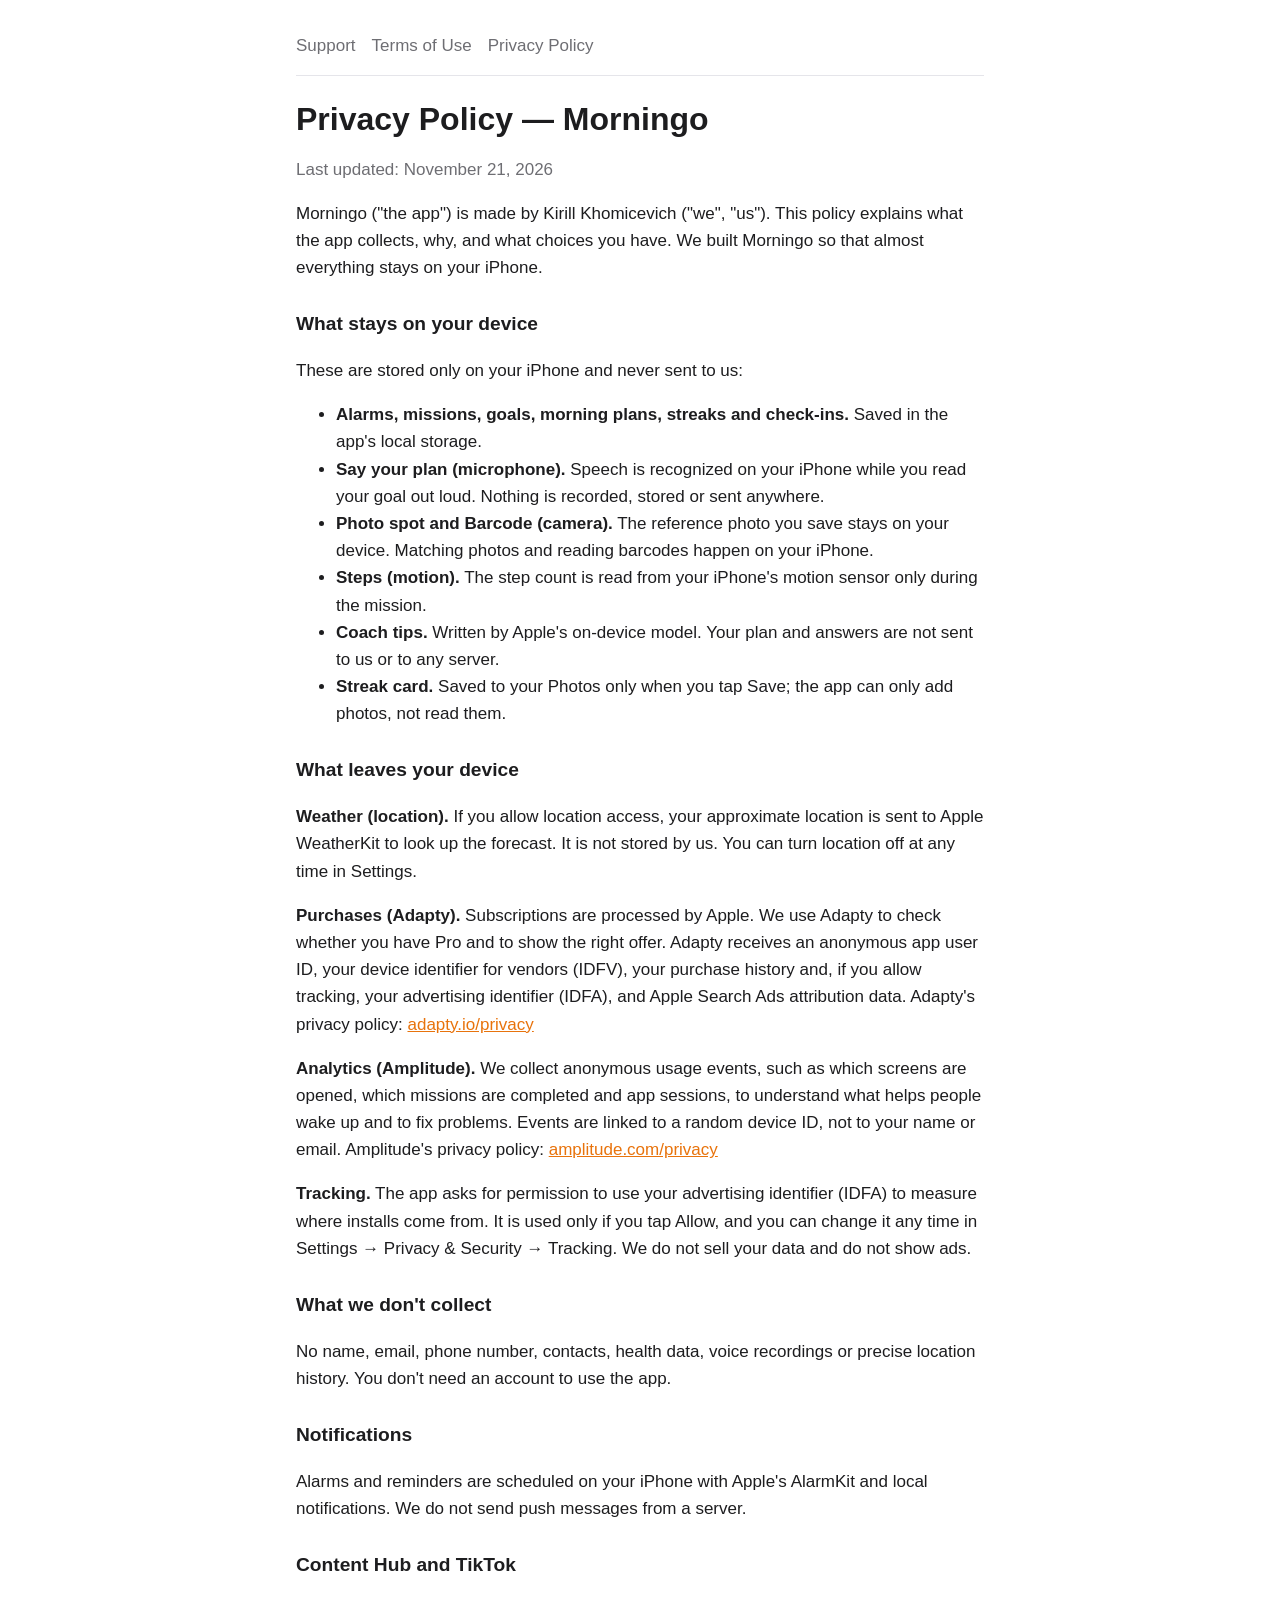
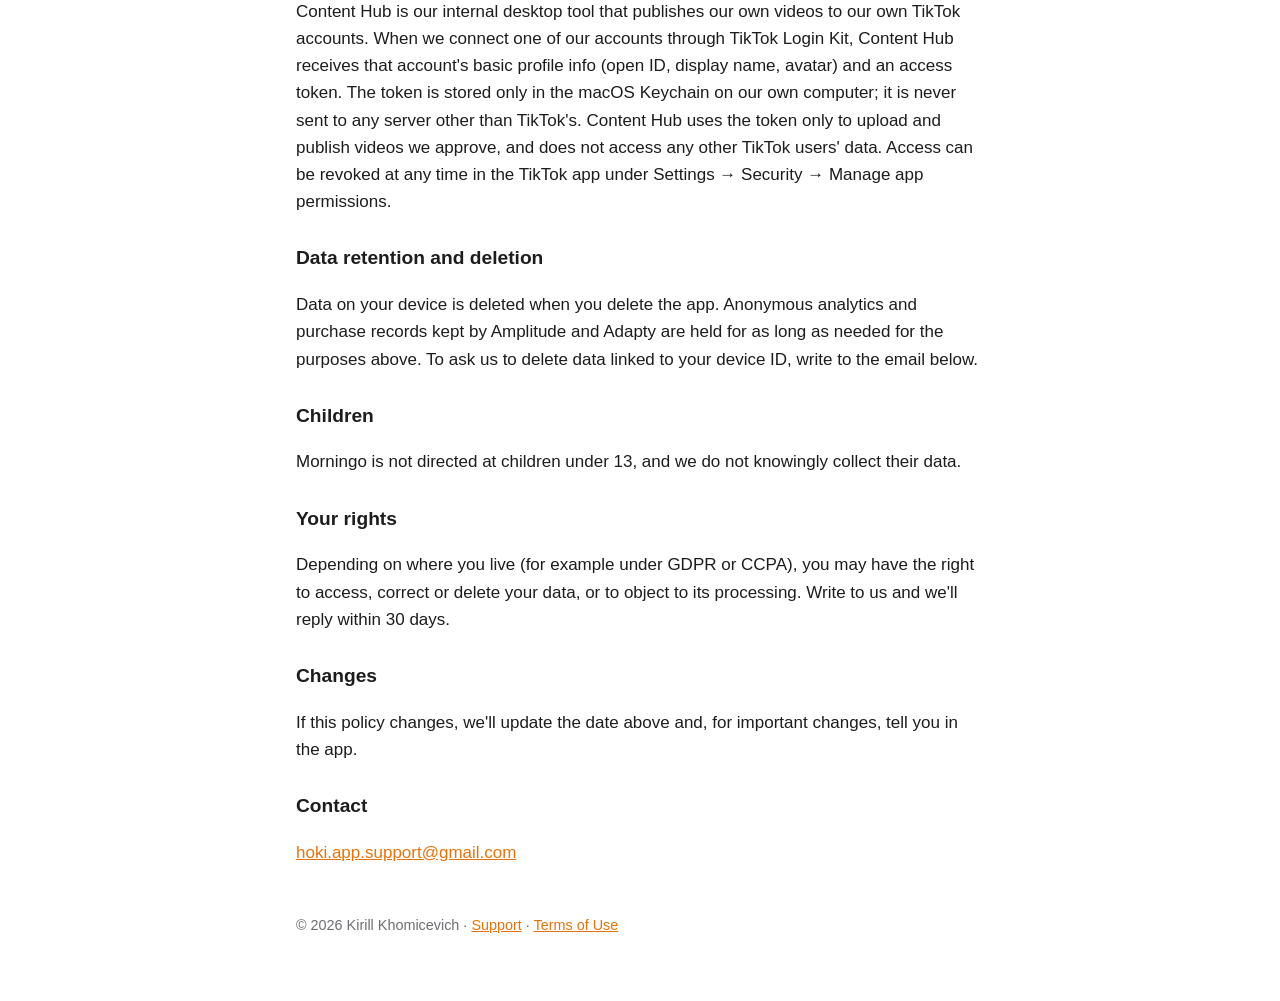
==== privacy.html @ 5bae73e9 "Morningo site: support, terms, privacy, TikTok verification Co-Authored-By: Claude Opus 5.5 <noreply" ====
<!doctype html>
<html lang="en">
<head>
<meta charset="utf-8">
<meta name="viewport" content="width=device-width, initial-scale=1">
<title>Privacy Policy — Morningo</title>
<link rel="stylesheet" href="style.css">
</head>
<body>
<main>
<nav><a href="./">Support</a><a href="terms.html">Terms of Use</a><a href="privacy.html">Privacy Policy</a></nav>
<h1>Privacy Policy — Morningo</h1>
<p class="muted">Last updated: November 21, 2026</p>
<p>Morningo ("the app") is made by Kirill Khomicevich ("we", "us"). This policy explains what the app collects, why, and what choices you have. We built Morningo so that almost everything stays on your iPhone.</p>

<h2>What stays on your device</h2>
<p>These are stored only on your iPhone and never sent to us:</p>
<ul>
<li><strong>Alarms, missions, goals, morning plans, streaks and check-ins.</strong> Saved in the app's local storage.</li>
<li><strong>Say your plan (microphone).</strong> Speech is recognized on your iPhone while you read your goal out loud. Nothing is recorded, stored or sent anywhere.</li>
<li><strong>Photo spot and Barcode (camera).</strong> The reference photo you save stays on your device. Matching photos and reading barcodes happen on your iPhone.</li>
<li><strong>Steps (motion).</strong> The step count is read from your iPhone's motion sensor only during the mission.</li>
<li><strong>Coach tips.</strong> Written by Apple's on-device model. Your plan and answers are not sent to us or to any server.</li>
<li><strong>Streak card.</strong> Saved to your Photos only when you tap Save; the app can only add photos, not read them.</li>
</ul>

<h2>What leaves your device</h2>
<p><strong>Weather (location).</strong> If you allow location access, your approximate location is sent to Apple WeatherKit to look up the forecast. It is not stored by us. You can turn location off at any time in Settings.</p>
<p><strong>Purchases (Adapty).</strong> Subscriptions are processed by Apple. We use Adapty to check whether you have Pro and to show the right offer. Adapty receives an anonymous app user ID, your device identifier for vendors (IDFV), your purchase history and, if you allow tracking, your advertising identifier (IDFA), and Apple Search Ads attribution data. Adapty's privacy policy: <a href="https://adapty.io/privacy">adapty.io/privacy</a></p>
<p><strong>Analytics (Amplitude).</strong> We collect anonymous usage events, such as which screens are opened, which missions are completed and app sessions, to understand what helps people wake up and to fix problems. Events are linked to a random device ID, not to your name or email. Amplitude's privacy policy: <a href="https://amplitude.com/privacy">amplitude.com/privacy</a></p>
<p><strong>Tracking.</strong> The app asks for permission to use your advertising identifier (IDFA) to measure where installs come from. It is used only if you tap Allow, and you can change it any time in Settings → Privacy &amp; Security → Tracking. We do not sell your data and do not show ads.</p>

<h2>What we don't collect</h2>
<p>No name, email, phone number, contacts, health data, voice recordings or precise location history. You don't need an account to use the app.</p>

<h2>Notifications</h2>
<p>Alarms and reminders are scheduled on your iPhone with Apple's AlarmKit and local notifications. We do not send push messages from a server.</p>

<h2>Content Hub and TikTok</h2>
<p>Content Hub is our internal desktop tool that publishes our own videos to our own TikTok accounts. When we connect one of our accounts through TikTok Login Kit, Content Hub receives that account's basic profile info (open ID, display name, avatar) and an access token. The token is stored only in the macOS Keychain on our own computer; it is never sent to any server other than TikTok's. Content Hub uses the token only to upload and publish videos we approve, and does not access any other TikTok users' data. Access can be revoked at any time in the TikTok app under Settings → Security → Manage app permissions.</p>

<h2>Data retention and deletion</h2>
<p>Data on your device is deleted when you delete the app. Anonymous analytics and purchase records kept by Amplitude and Adapty are held for as long as needed for the purposes above. To ask us to delete data linked to your device ID, write to the email below.</p>

<h2>Children</h2>
<p>Morningo is not directed at children under 13, and we do not knowingly collect their data.</p>

<h2>Your rights</h2>
<p>Depending on where you live (for example under GDPR or CCPA), you may have the right to access, correct or delete your data, or to object to its processing. Write to us and we'll reply within 30 days.</p>

<h2>Changes</h2>
<p>If this policy changes, we'll update the date above and, for important changes, tell you in the app.</p>

<h2>Contact</h2>
<p><a href="mailto:hoki.app.support@gmail.com">hoki.app.support@gmail.com</a></p>

<footer>© 2026 Kirill Khomicevich · <a href="./">Support</a> · <a href="terms.html">Terms of Use</a></footer>
</main>
</body>
</html>
---- style.css ----
:root { --bg: #fff; --fg: #1d1d1f; --muted: #6e6e73; --accent: #e8730c; --line: #e5e5ea; }
@media (prefers-color-scheme: dark) { :root { --bg: #000; --fg: #f5f5f7; --muted: #a1a1a6; --accent: #ff9f40; --line: #2c2c2e; } }
* { box-sizing: border-box; }
body { margin: 0; background: var(--bg); color: var(--fg); font: 17px/1.6 -apple-system, BlinkMacSystemFont, "Segoe UI", Roboto, sans-serif; }
main { max-width: 720px; margin: 0 auto; padding: 32px 16px 64px; }
nav { display: flex; gap: 16px; flex-wrap: wrap; padding-bottom: 16px; border-bottom: 1px solid var(--line); margin-bottom: 24px; }
nav a { color: var(--muted); text-decoration: none; }
nav a:hover, a { color: var(--accent); }
h1 { font-size: 2rem; line-height: 1.2; margin: 0 0 8px; }
h2 { font-size: 1.2rem; margin: 28px 0 8px; }
.muted { color: var(--muted); }
footer { margin-top: 48px; color: var(--muted); font-size: .9rem; }
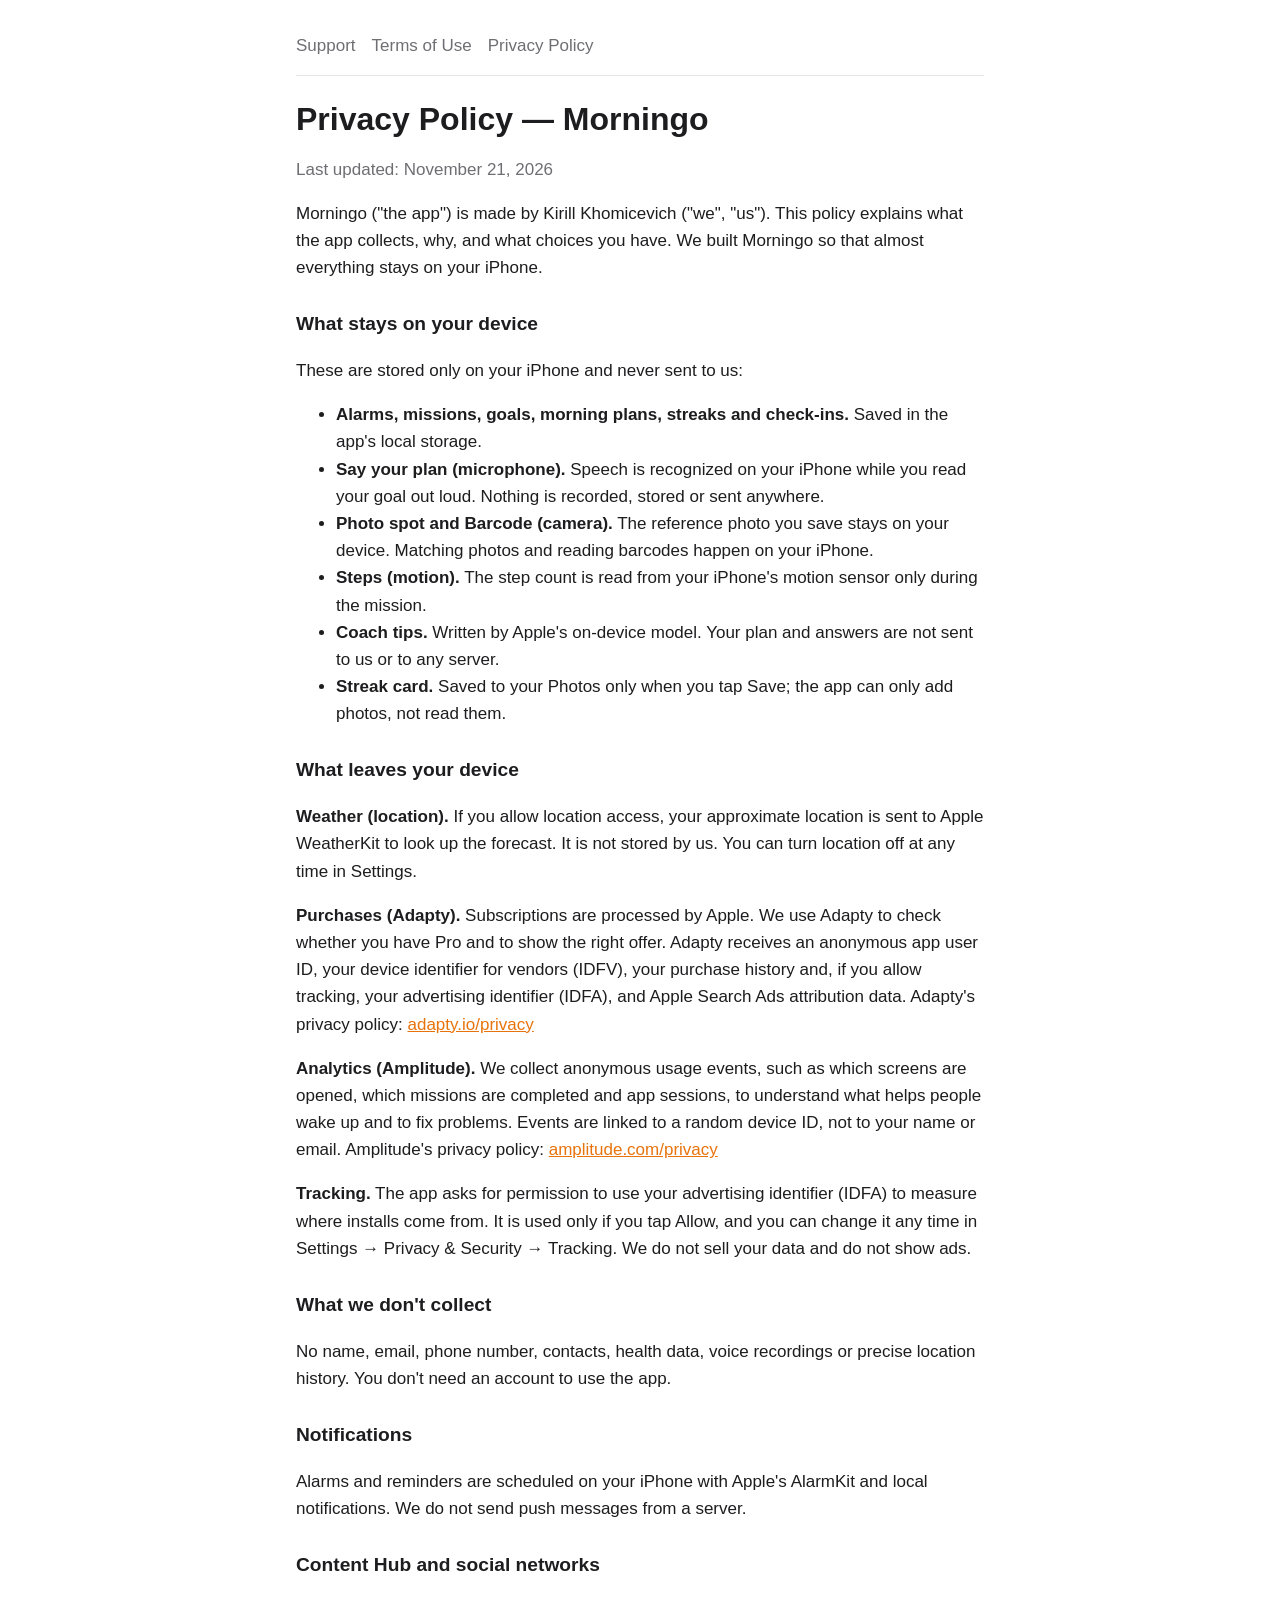
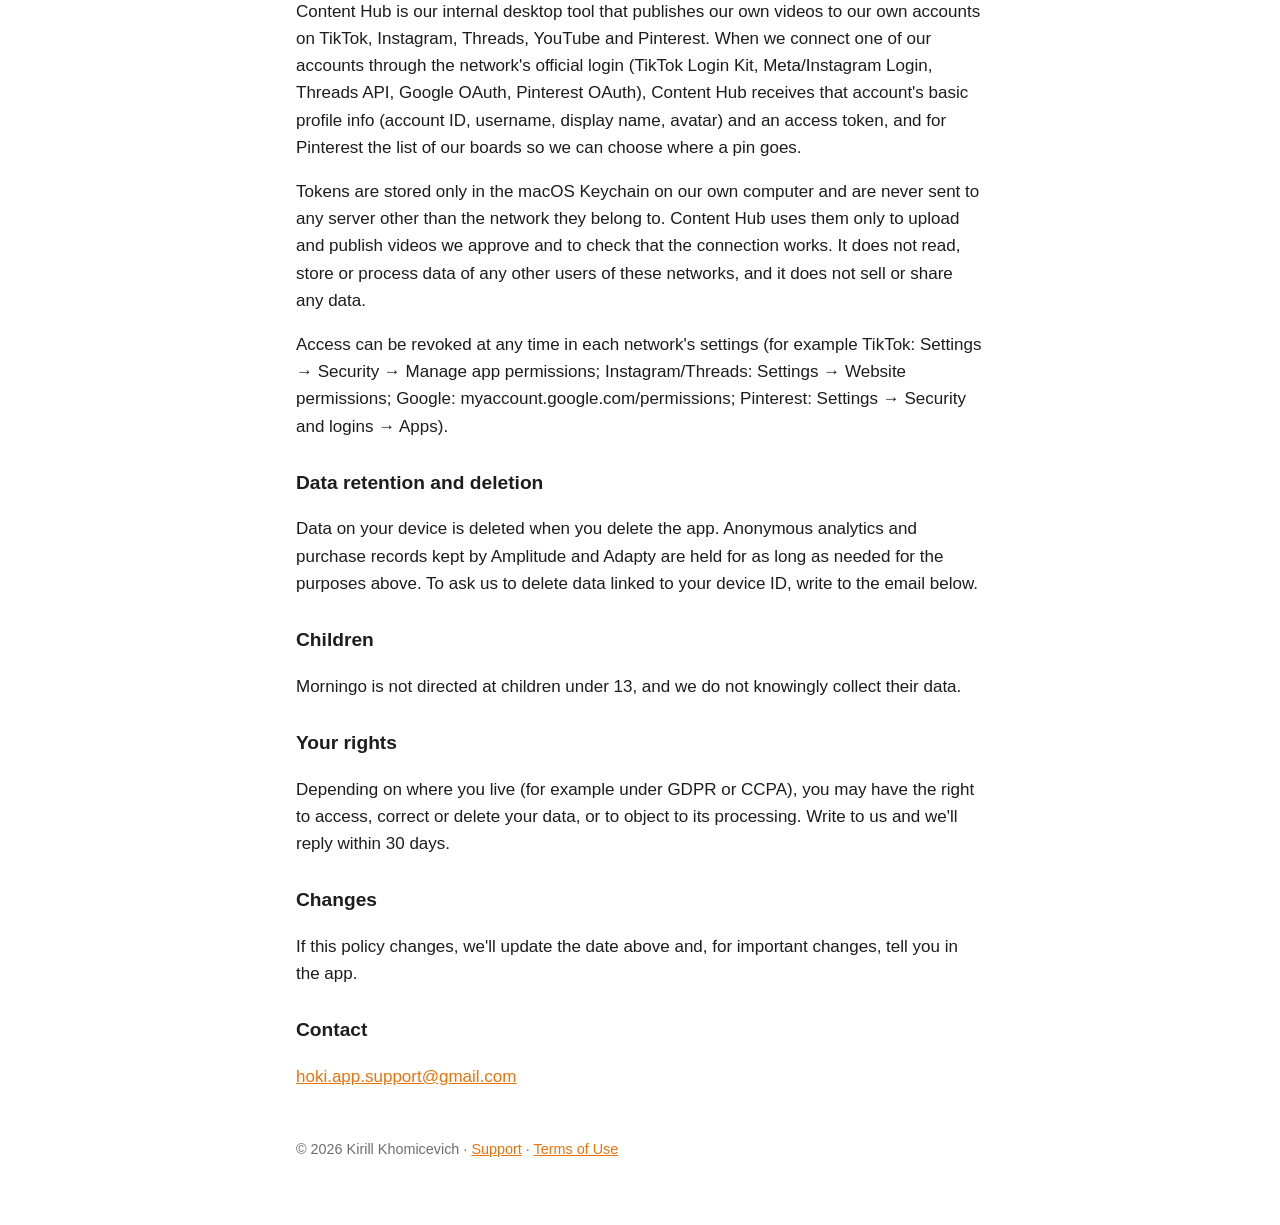
==== commit 22777553: "Privacy and terms: cover Instagram, Threads, YouTube and Pinterest in Content Hub Co-Authored-By: Cl" ====
--- a/privacy.html
+++ b/privacy.html
@@ -36,8 +36,10 @@
 <h2>Notifications</h2>
 <p>Alarms and reminders are scheduled on your iPhone with Apple's AlarmKit and local notifications. We do not send push messages from a server.</p>
 
-<h2>Content Hub and TikTok</h2>
-<p>Content Hub is our internal desktop tool that publishes our own videos to our own TikTok accounts. When we connect one of our accounts through TikTok Login Kit, Content Hub receives that account's basic profile info (open ID, display name, avatar) and an access token. The token is stored only in the macOS Keychain on our own computer; it is never sent to any server other than TikTok's. Content Hub uses the token only to upload and publish videos we approve, and does not access any other TikTok users' data. Access can be revoked at any time in the TikTok app under Settings → Security → Manage app permissions.</p>
+<h2>Content Hub and social networks</h2>
+<p>Content Hub is our internal desktop tool that publishes our own videos to our own accounts on TikTok, Instagram, Threads, YouTube and Pinterest. When we connect one of our accounts through the network's official login (TikTok Login Kit, Meta/Instagram Login, Threads API, Google OAuth, Pinterest OAuth), Content Hub receives that account's basic profile info (account ID, username, display name, avatar) and an access token, and for Pinterest the list of our boards so we can choose where a pin goes.</p>
+<p>Tokens are stored only in the macOS Keychain on our own computer and are never sent to any server other than the network they belong to. Content Hub uses them only to upload and publish videos we approve and to check that the connection works. It does not read, store or process data of any other users of these networks, and it does not sell or share any data.</p>
+<p>Access can be revoked at any time in each network's settings (for example TikTok: Settings → Security → Manage app permissions; Instagram/Threads: Settings → Website permissions; Google: myaccount.google.com/permissions; Pinterest: Settings → Security and logins → Apps).</p>
 
 <h2>Data retention and deletion</h2>
 <p>Data on your device is deleted when you delete the app. Anonymous analytics and purchase records kept by Amplitude and Adapty are held for as long as needed for the purposes above. To ask us to delete data linked to your device ID, write to the email below.</p>
